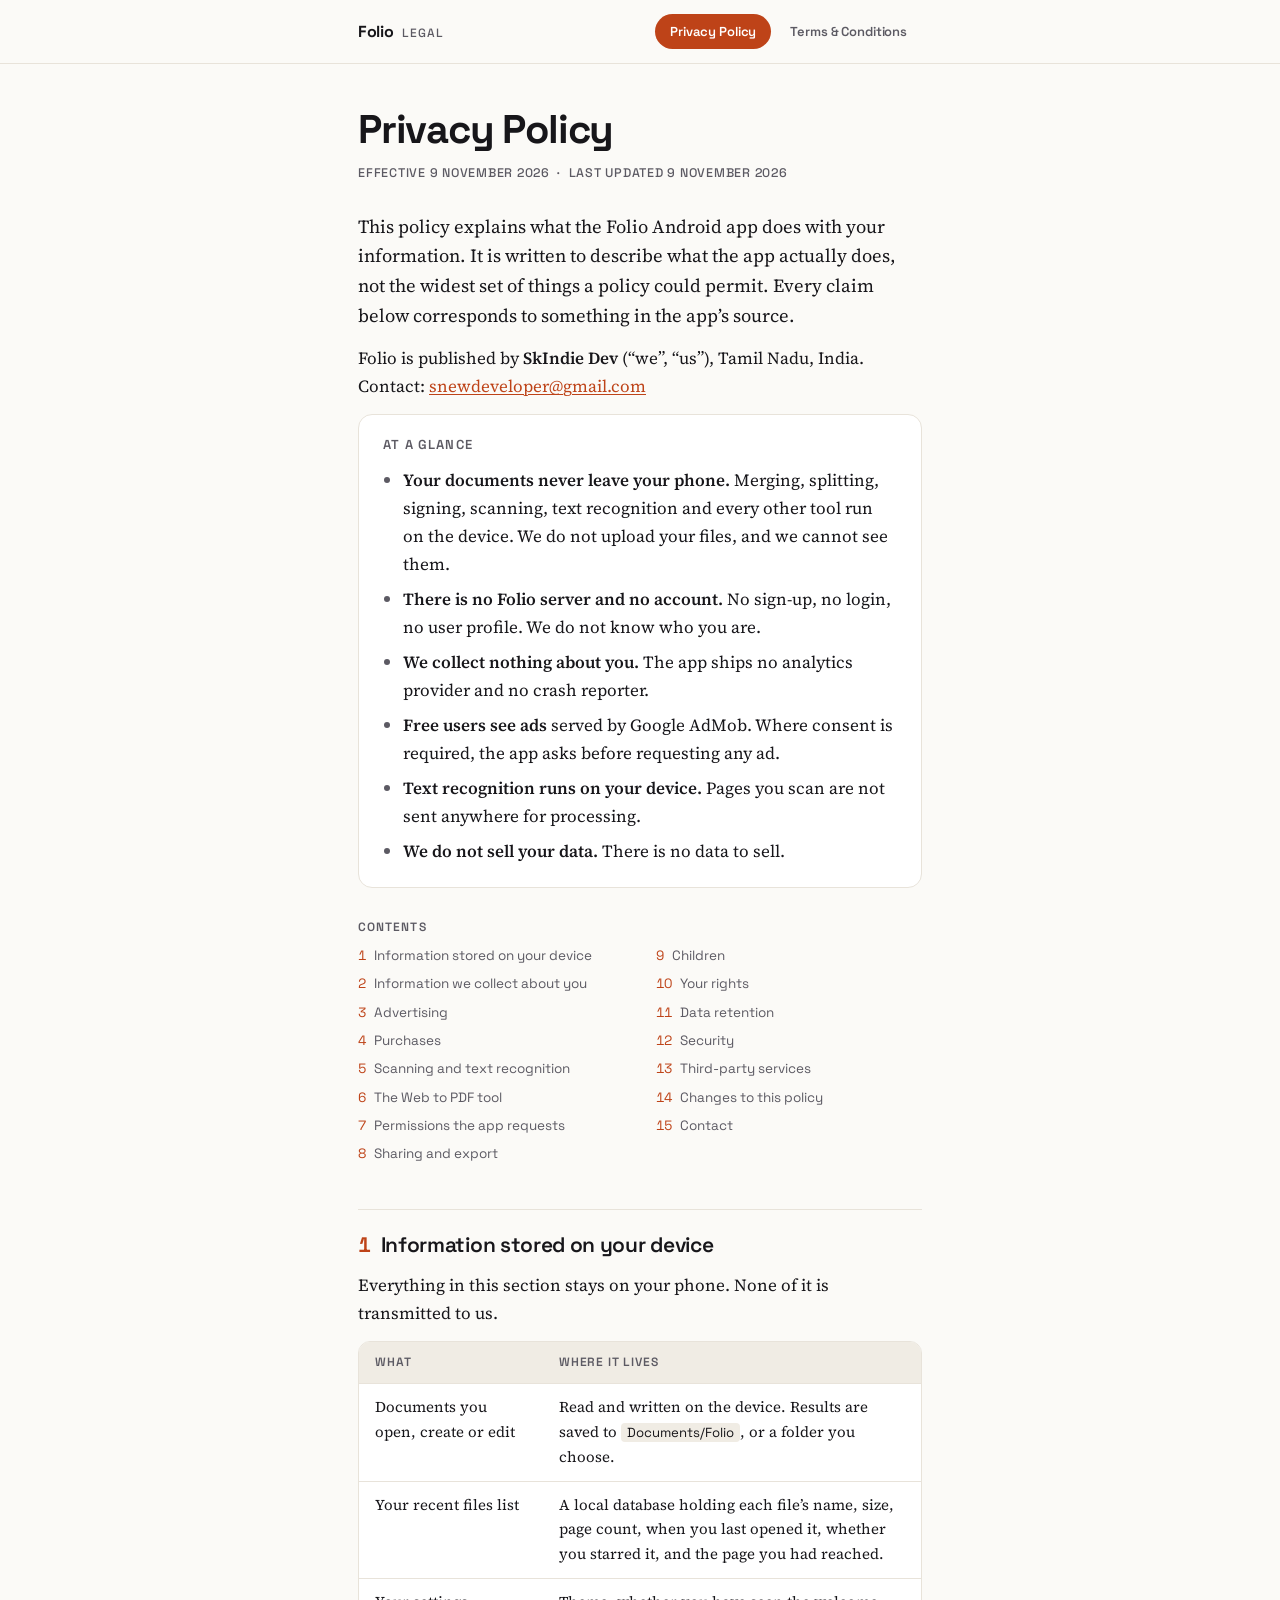
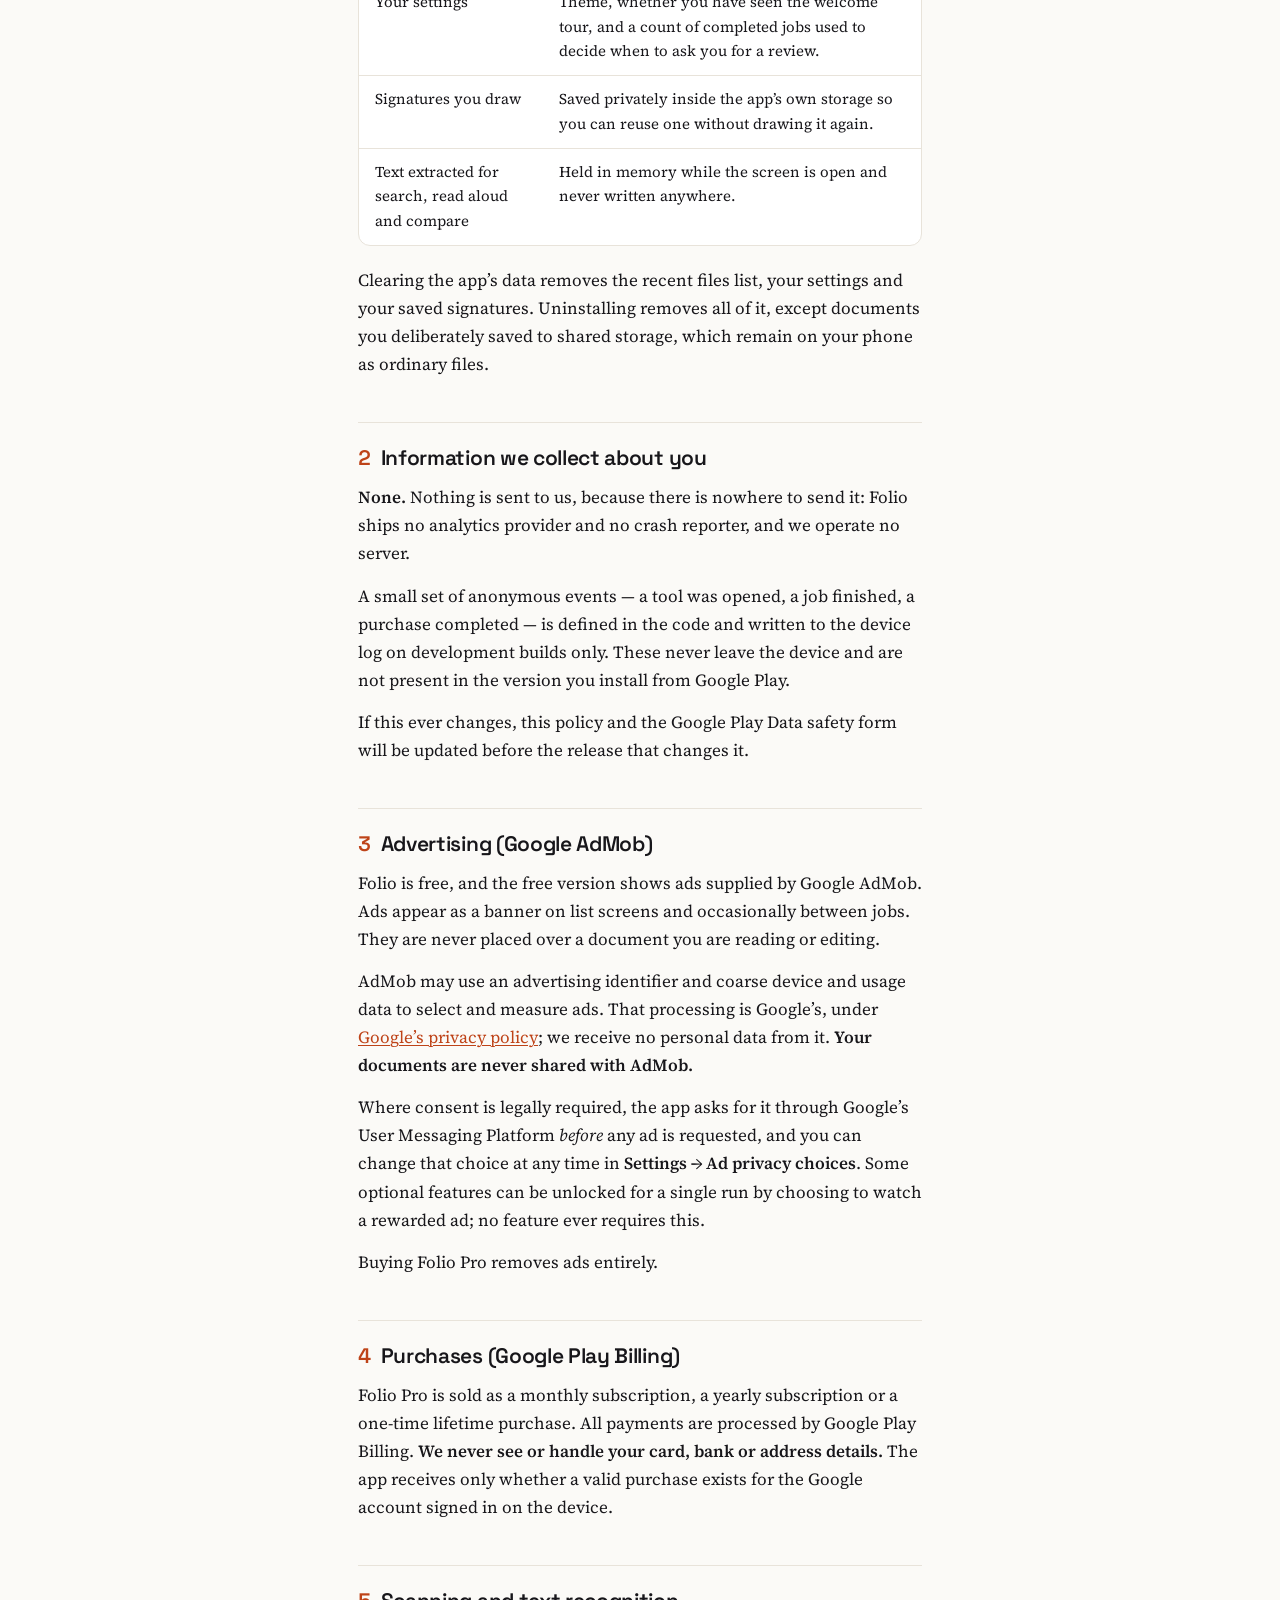
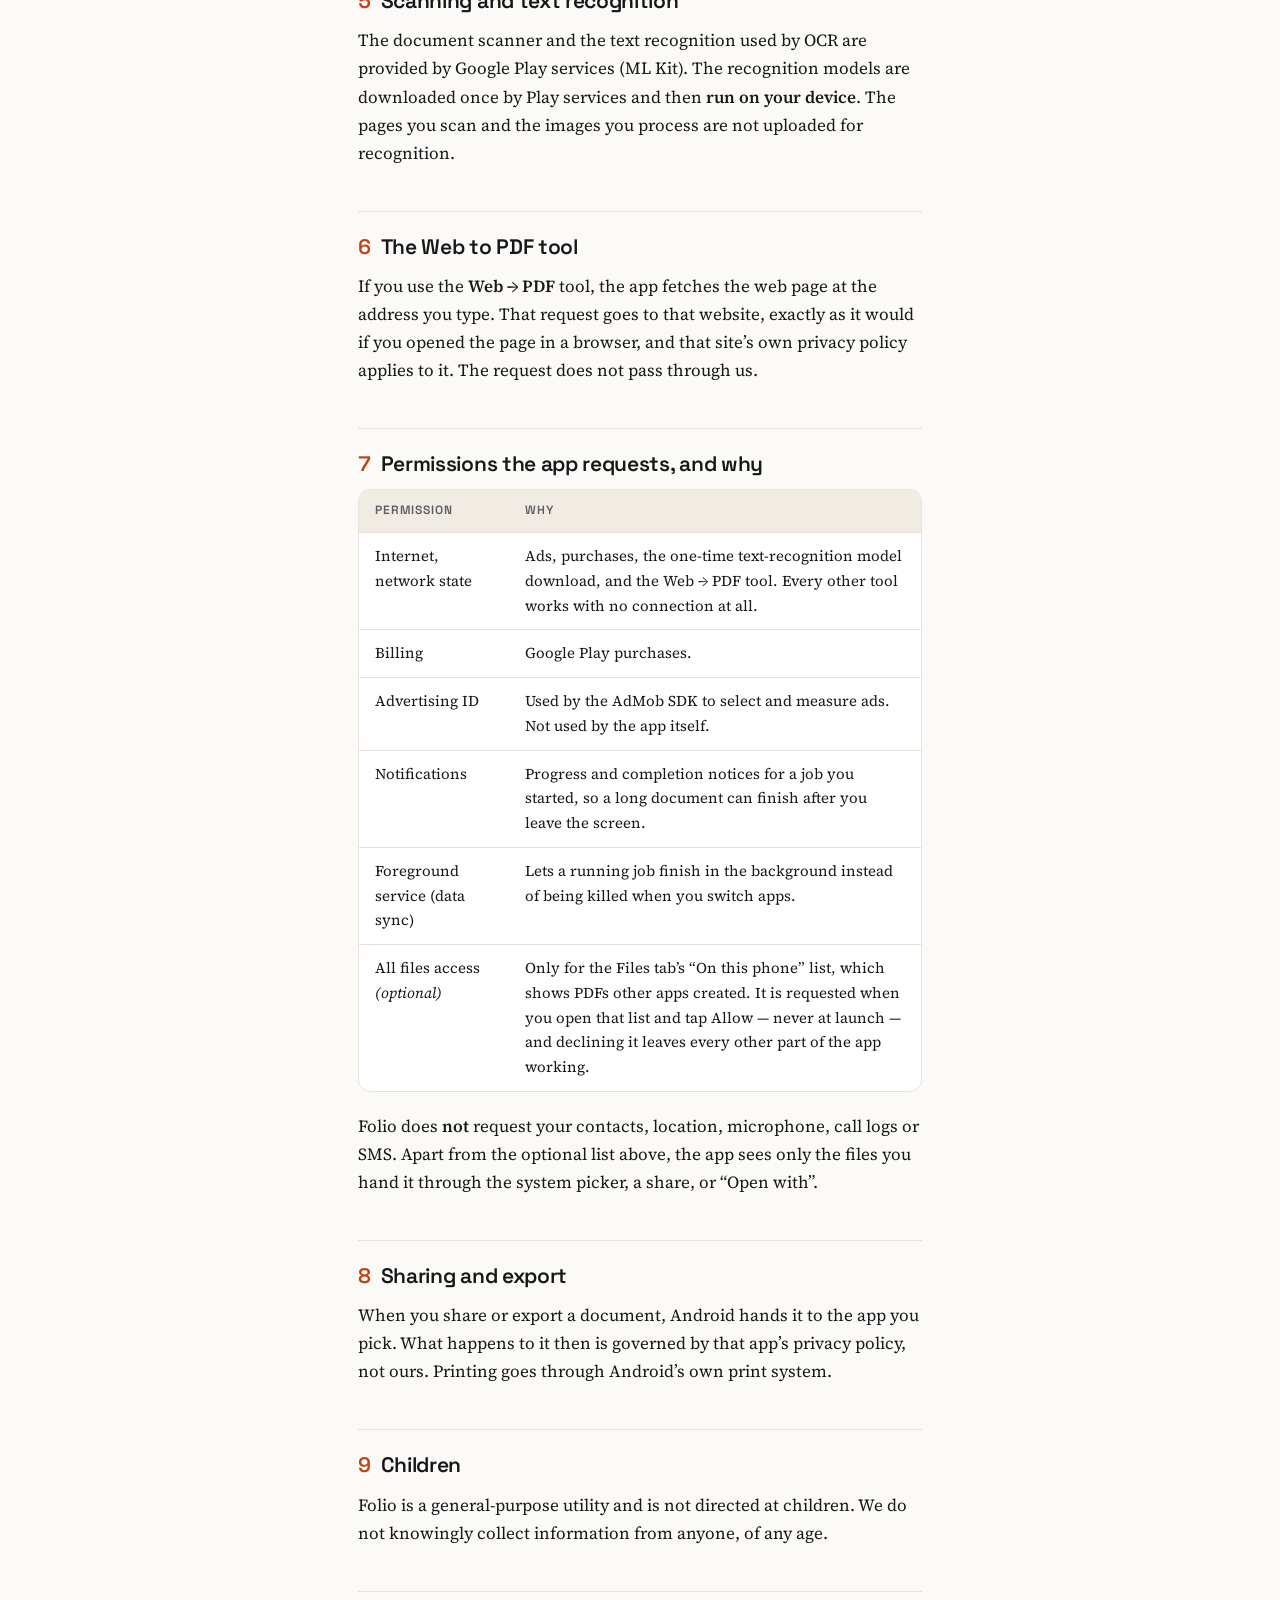
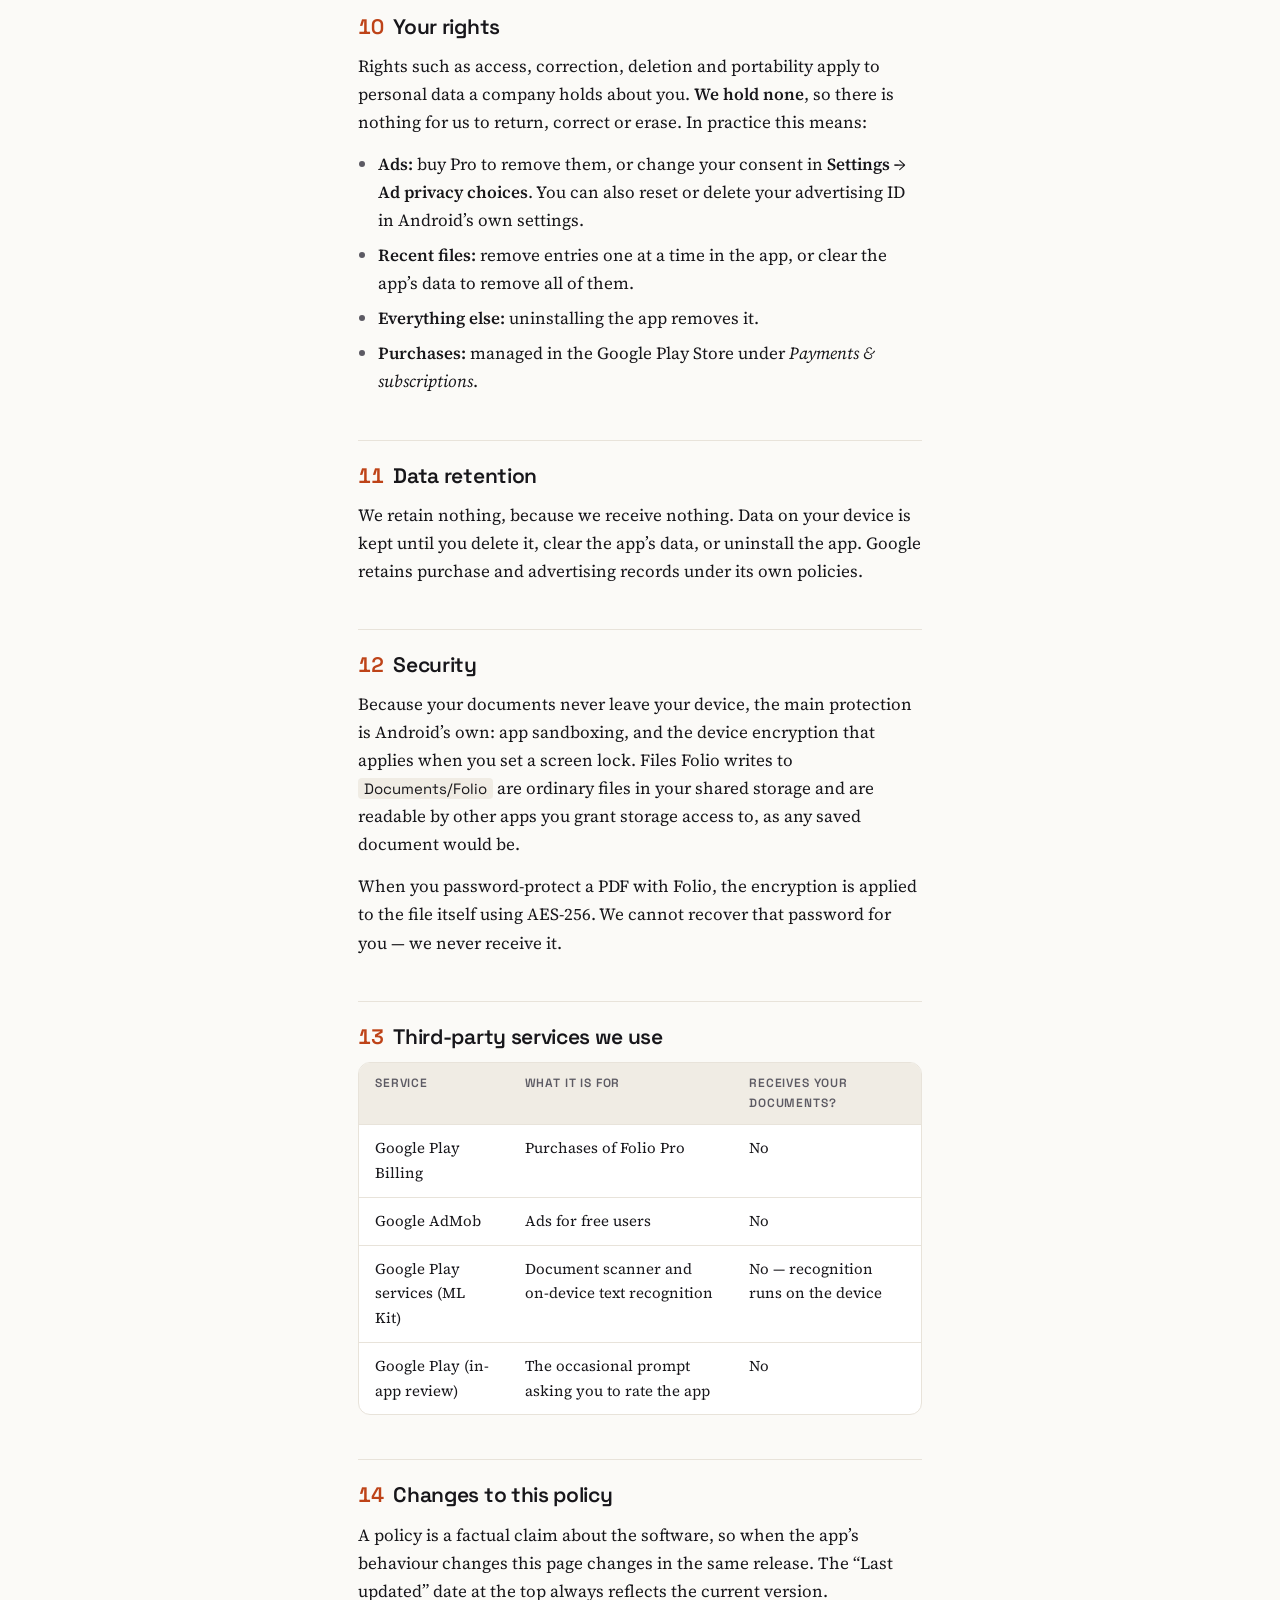
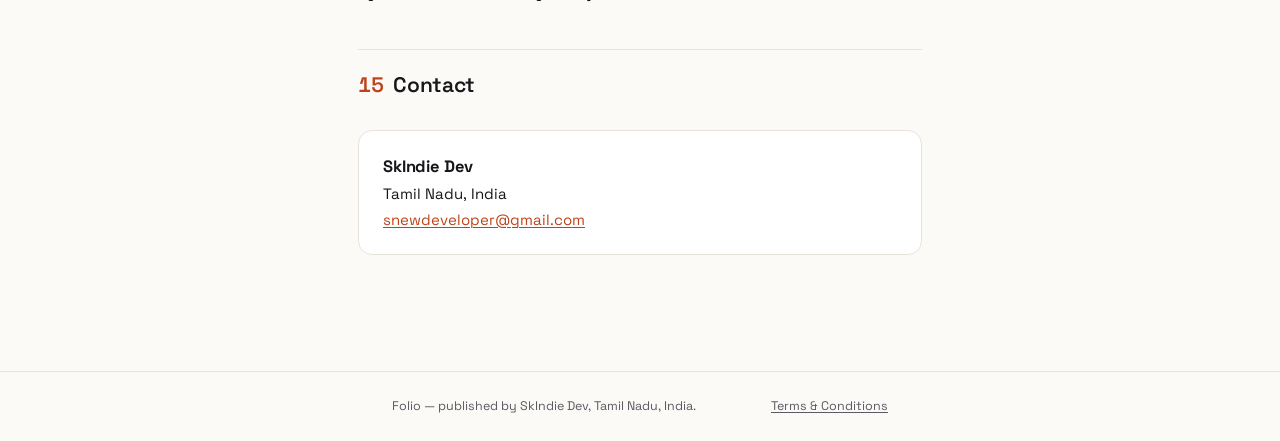
==== folio/privacy-policy.html @ 6a6e054c "Folio privacy policy and terms, hosted for Play Store Second app in the repo, so the shared styleshe" ====
<!doctype html>
<html lang="en">
<head>
<meta charset="utf-8">
<meta name="viewport" content="width=device-width, initial-scale=1">
<title>Privacy Policy — Folio</title>
<meta name="description" content="How the Folio Android app handles your information. Your documents are processed on your device; there is no account, no server and no upload.">
<meta name="color-scheme" content="light dark">
<link rel="icon" href="data:image/svg+xml,<svg xmlns='http://www.w3.org/2000/svg' viewBox='0 0 100 100'><rect width='100' height='100' rx='22' fill='%23BE4318'/><path d='M34 24h24l12 12v40H34z' fill='none' stroke='white' stroke-width='7' stroke-linejoin='round'/><path d='M58 24v12h12' fill='none' stroke='white' stroke-width='7' stroke-linejoin='round'/></svg>">
<link rel="preconnect" href="https://fonts.googleapis.com">
<link rel="preconnect" href="https://fonts.gstatic.com" crossorigin>
<link rel="stylesheet" href="https://fonts.googleapis.com/css2?family=Space+Grotesk:wght@500;600;700&family=Source+Serif+4:opsz,wght@8..60,400;8..60,600&display=swap">
<link rel="stylesheet" href="../styles.css">
</head>
<body class="app-folio">

<a class="skip" href="#content">Skip to content</a>

<header class="top">
  <div class="top-inner">
    <a class="wordmark" href="../index.html">Folio <span class="sub">Legal</span></a>
    <nav class="docnav" aria-label="Legal documents">
      <a href="privacy-policy.html" aria-current="page">Privacy Policy</a>
      <a href="terms.html">Terms &amp; Conditions</a>
    </nav>
  </div>
</header>

<main id="content">

  <h1>Privacy Policy</h1>
  <p class="dateline">
    Effective 9 November 2026
    &nbsp;·&nbsp;
    Last updated 9 November 2026
  </p>

  <p class="lede">This policy explains what the Folio Android app does with your information. It is
    written to describe what the app actually does, not the widest set of things a policy could
    permit. Every claim below corresponds to something in the app&rsquo;s source.</p>

  <p>Folio is published by <strong>SkIndie Dev</strong> (&ldquo;we&rdquo;, &ldquo;us&rdquo;),
    Tamil Nadu, India. Contact: <a href="mailto:snewdeveloper@gmail.com">snewdeveloper@gmail.com</a></p>

  <section class="panel">
    <h2>At a glance</h2>
    <ul>
      <li><strong>Your documents never leave your phone.</strong> Merging, splitting, signing,
        scanning, text recognition and every other tool run on the device. We do not upload your
        files, and we cannot see them.</li>
      <li><strong>There is no Folio server and no account.</strong> No sign-up, no login, no user
        profile. We do not know who you are.</li>
      <li><strong>We collect nothing about you.</strong> The app ships no analytics provider and no
        crash reporter.</li>
      <li><strong>Free users see ads</strong> served by Google AdMob. Where consent is required, the
        app asks before requesting any ad.</li>
      <li><strong>Text recognition runs on your device.</strong> Pages you scan are not sent
        anywhere for processing.</li>
      <li><strong>We do not sell your data.</strong> There is no data to sell.</li>
    </ul>
  </section>

  <nav class="toc" aria-label="Contents">
    <h2>Contents</h2>
    <ol>
      <li><a href="#s1">Information stored on your device</a></li>
      <li><a href="#s2">Information we collect about you</a></li>
      <li><a href="#s3">Advertising</a></li>
      <li><a href="#s4">Purchases</a></li>
      <li><a href="#s5">Scanning and text recognition</a></li>
      <li><a href="#s6">The Web to PDF tool</a></li>
      <li><a href="#s7">Permissions the app requests</a></li>
      <li><a href="#s8">Sharing and export</a></li>
      <li><a href="#s9">Children</a></li>
      <li><a href="#s10">Your rights</a></li>
      <li><a href="#s11">Data retention</a></li>
      <li><a href="#s12">Security</a></li>
      <li><a href="#s13">Third-party services</a></li>
      <li><a href="#s14">Changes to this policy</a></li>
      <li><a href="#s15">Contact</a></li>
    </ol>
  </nav>

  <h2 id="s1"><span class="num">1</span>Information stored on your device</h2>
  <p>Everything in this section stays on your phone. None of it is transmitted to us.</p>
  <div class="table-wrap">
    <table>
      <thead><tr><th scope="col">What</th><th scope="col">Where it lives</th></tr></thead>
      <tbody>
        <tr><td>Documents you open, create or edit</td><td>Read and written on the device. Results are saved to <code>Documents/Folio</code>, or a folder you choose.</td></tr>
        <tr><td>Your recent files list</td><td>A local database holding each file&rsquo;s name, size, page count, when you last opened it, whether you starred it, and the page you had reached.</td></tr>
        <tr><td>Your settings</td><td>Theme, whether you have seen the welcome tour, and a count of completed jobs used to decide when to ask you for a review.</td></tr>
        <tr><td>Signatures you draw</td><td>Saved privately inside the app&rsquo;s own storage so you can reuse one without drawing it again.</td></tr>
        <tr><td>Text extracted for search, read aloud and compare</td><td>Held in memory while the screen is open and never written anywhere.</td></tr>
      </tbody>
    </table>
  </div>
  <p>Clearing the app&rsquo;s data removes the recent files list, your settings and your saved
    signatures. Uninstalling removes all of it, except documents you deliberately saved to shared
    storage, which remain on your phone as ordinary files.</p>

  <h2 id="s2"><span class="num">2</span>Information we collect about you</h2>
  <p><strong>None.</strong> Nothing is sent to us, because there is nowhere to send it: Folio ships
    no analytics provider and no crash reporter, and we operate no server.</p>
  <p>A small set of anonymous events &mdash; a tool was opened, a job finished, a purchase completed
    &mdash; is defined in the code and written to the device log on development builds only. These
    never leave the device and are not present in the version you install from Google Play.</p>
  <p>If this ever changes, this policy and the Google Play Data safety form will be updated before
    the release that changes it.</p>

  <h2 id="s3"><span class="num">3</span>Advertising (Google AdMob)</h2>
  <p>Folio is free, and the free version shows ads supplied by Google AdMob. Ads appear as a banner
    on list screens and occasionally between jobs. They are never placed over a document you are
    reading or editing.</p>
  <p>AdMob may use an advertising identifier and coarse device and usage data to select and measure
    ads. That processing is Google&rsquo;s, under
    <a href="https://policies.google.com/privacy" rel="noopener">Google&rsquo;s privacy policy</a>;
    we receive no personal data from it. <strong>Your documents are never shared with AdMob.</strong></p>
  <p>Where consent is legally required, the app asks for it through Google&rsquo;s User Messaging
    Platform <em>before</em> any ad is requested, and you can change that choice at any time in
    <strong>Settings &rarr; Ad privacy choices</strong>. Some optional features can be unlocked for a
    single run by choosing to watch a rewarded ad; no feature ever requires this.</p>
  <p>Buying Folio Pro removes ads entirely.</p>

  <h2 id="s4"><span class="num">4</span>Purchases (Google Play Billing)</h2>
  <p>Folio Pro is sold as a monthly subscription, a yearly subscription or a one-time lifetime
    purchase. All payments are processed by Google Play Billing. <strong>We never see or handle your
    card, bank or address details.</strong> The app receives only whether a valid purchase exists for
    the Google account signed in on the device.</p>

  <h2 id="s5"><span class="num">5</span>Scanning and text recognition</h2>
  <p>The document scanner and the text recognition used by OCR are provided by Google Play services
    (ML Kit). The recognition models are downloaded once by Play services and then
    <strong>run on your device</strong>. The pages you scan and the images you process are not
    uploaded for recognition.</p>

  <h2 id="s6"><span class="num">6</span>The Web to PDF tool</h2>
  <p>If you use the <strong>Web &rarr; PDF</strong> tool, the app fetches the web page at the address
    you type. That request goes to that website, exactly as it would if you opened the page in a
    browser, and that site&rsquo;s own privacy policy applies to it. The request does not pass through
    us.</p>

  <h2 id="s7"><span class="num">7</span>Permissions the app requests, and why</h2>
  <div class="table-wrap">
    <table>
      <thead><tr><th scope="col">Permission</th><th scope="col">Why</th></tr></thead>
      <tbody>
        <tr><td>Internet, network state</td><td>Ads, purchases, the one-time text-recognition model download, and the Web &rarr; PDF tool. Every other tool works with no connection at all.</td></tr>
        <tr><td>Billing</td><td>Google Play purchases.</td></tr>
        <tr><td>Advertising ID</td><td>Used by the AdMob SDK to select and measure ads. Not used by the app itself.</td></tr>
        <tr><td>Notifications</td><td>Progress and completion notices for a job you started, so a long document can finish after you leave the screen.</td></tr>
        <tr><td>Foreground service (data sync)</td><td>Lets a running job finish in the background instead of being killed when you switch apps.</td></tr>
        <tr><td>All files access <em>(optional)</em></td><td>Only for the Files tab&rsquo;s &ldquo;On this phone&rdquo; list, which shows PDFs other apps created. It is requested when you open that list and tap Allow &mdash; never at launch &mdash; and declining it leaves every other part of the app working.</td></tr>
      </tbody>
    </table>
  </div>
  <p>Folio does <strong>not</strong> request your contacts, location, microphone, call logs or SMS.
    Apart from the optional list above, the app sees only the files you hand it through the system
    picker, a share, or &ldquo;Open with&rdquo;.</p>

  <h2 id="s8"><span class="num">8</span>Sharing and export</h2>
  <p>When you share or export a document, Android hands it to the app you pick. What happens to it
    then is governed by that app&rsquo;s privacy policy, not ours. Printing goes through
    Android&rsquo;s own print system.</p>

  <h2 id="s9"><span class="num">9</span>Children</h2>
  <p>Folio is a general-purpose utility and is not directed at children. We do not knowingly collect
    information from anyone, of any age.</p>

  <h2 id="s10"><span class="num">10</span>Your rights</h2>
  <p>Rights such as access, correction, deletion and portability apply to personal data a company
    holds about you. <strong>We hold none</strong>, so there is nothing for us to return, correct or
    erase. In practice this means:</p>
  <ul>
    <li><strong>Ads:</strong> buy Pro to remove them, or change your consent in
      <strong>Settings &rarr; Ad privacy choices</strong>. You can also reset or delete your
      advertising ID in Android&rsquo;s own settings.</li>
    <li><strong>Recent files:</strong> remove entries one at a time in the app, or clear the
      app&rsquo;s data to remove all of them.</li>
    <li><strong>Everything else:</strong> uninstalling the app removes it.</li>
    <li><strong>Purchases:</strong> managed in the Google Play Store under
      <em>Payments &amp; subscriptions</em>.</li>
  </ul>

  <h2 id="s11"><span class="num">11</span>Data retention</h2>
  <p>We retain nothing, because we receive nothing. Data on your device is kept until you delete it,
    clear the app&rsquo;s data, or uninstall the app. Google retains purchase and advertising records
    under its own policies.</p>

  <h2 id="s12"><span class="num">12</span>Security</h2>
  <p>Because your documents never leave your device, the main protection is Android&rsquo;s own: app
    sandboxing, and the device encryption that applies when you set a screen lock. Files Folio writes
    to <code>Documents/Folio</code> are ordinary files in your shared storage and are readable by
    other apps you grant storage access to, as any saved document would be.</p>
  <p>When you password-protect a PDF with Folio, the encryption is applied to the file itself using
    AES-256. We cannot recover that password for you &mdash; we never receive it.</p>

  <h2 id="s13"><span class="num">13</span>Third-party services we use</h2>
  <div class="table-wrap">
    <table>
      <thead><tr><th scope="col">Service</th><th scope="col">What it is for</th><th scope="col">Receives your documents?</th></tr></thead>
      <tbody>
        <tr><td>Google Play Billing</td><td>Purchases of Folio Pro</td><td>No</td></tr>
        <tr><td>Google AdMob</td><td>Ads for free users</td><td>No</td></tr>
        <tr><td>Google Play services (ML Kit)</td><td>Document scanner and on-device text recognition</td><td>No &mdash; recognition runs on the device</td></tr>
        <tr><td>Google Play (in-app review)</td><td>The occasional prompt asking you to rate the app</td><td>No</td></tr>
      </tbody>
    </table>
  </div>

  <h2 id="s14"><span class="num">14</span>Changes to this policy</h2>
  <p>A policy is a factual claim about the software, so when the app&rsquo;s behaviour changes this
    page changes in the same release. The &ldquo;Last updated&rdquo; date at the top always reflects
    the current version.</p>

  <h2 id="s15"><span class="num">15</span>Contact</h2>
  <div class="contact">
    <div class="org">SkIndie Dev</div>
    Tamil Nadu, India<br>
    <a href="mailto:snewdeveloper@gmail.com">snewdeveloper@gmail.com</a>
  </div>

</main>

<footer class="foot">
  <div class="foot-inner">
    <span>Folio &mdash; published by SkIndie Dev, Tamil Nadu, India.</span>
    <span><a href="terms.html">Terms &amp; Conditions</a></span>
  </div>
</footer>

</body>
</html>
---- styles.css ----
/* ---------------------------------------------------------------------------
   Legal pages — shared across every app in this repo.
   The default palette and type mirror Whiteboard's "Ink" identity, so those
   pages read as part of the product rather than detached boilerplate. Each
   further app re-points the same tokens under a body class (see the end of
   this file) instead of forking the stylesheet.
   --------------------------------------------------------------------------- */

:root {
  --ground:       #F6F7FB;
  --surface:      #FFFFFF;
  --surface-sunk: #EEF0F6;
  --text:         #14161C;
  --muted:        #6B7085;
  --border:       #E4E6ED;
  --accent:       #4B44E0;
  --on-accent:    #FFFFFF;
  --flag:         #8A6100;
  --flag-soft:    #FFF3D6;
  --flag-border:  #E8C97A;

  --display: 'Space Grotesk', ui-sans-serif, system-ui, -apple-system, sans-serif;
  --body: 'Source Serif 4', Georgia, 'Times New Roman', serif;

  --measure: 68ch;
}

@media (prefers-color-scheme: dark) {
  :root {
    --ground:       #0E1014;
    --surface:      #171A20;
    --surface-sunk: #13151B;
    --text:         #E6E9EF;
    --muted:        #8A93A3;
    --border:       #262B36;
    --accent:       #7C8CFF;
    --on-accent:    #0E1014;
    --flag:         #FFC960;
    --flag-soft:    #332912;
    --flag-border:  #5C4A1E;
  }
}

* { box-sizing: border-box; }

html { -webkit-text-size-adjust: 100%; }

body {
  margin: 0;
  background: var(--ground);
  color: var(--text);
  font-family: var(--body);
  font-size: 17px;
  line-height: 1.65;
  -webkit-font-smoothing: antialiased;
}

a { color: var(--accent); text-decoration-thickness: 1px; text-underline-offset: 2px; }
a:hover { text-decoration-thickness: 2px; }
:focus-visible { outline: 2px solid var(--accent); outline-offset: 3px; border-radius: 3px; }

.skip {
  position: absolute;
  left: -9999px;
  top: 0;
  background: var(--accent);
  color: var(--on-accent);
  font-family: var(--display);
  font-size: 14px;
  padding: 10px 16px;
  border-radius: 0 0 8px 0;
  z-index: 50;
}
.skip:focus { left: 0; }

/* ---- Header ------------------------------------------------------------- */

header.top {
  position: sticky;
  top: 0;
  z-index: 10;
  background: var(--ground);
  border-bottom: 1px solid var(--border);
}

.top-inner {
  max-width: var(--measure);
  margin: 0 auto;
  padding: 14px 24px;
  display: flex;
  align-items: center;
  justify-content: space-between;
  gap: 16px;
  flex-wrap: wrap;
}

.wordmark {
  font-family: var(--display);
  font-weight: 700;
  font-size: 16px;
  letter-spacing: -0.02em;
  color: var(--text);
  text-decoration: none;
  display: flex;
  align-items: baseline;
  gap: 9px;
}
.wordmark .sub {
  font-weight: 500;
  font-size: 12px;
  letter-spacing: 0.08em;
  text-transform: uppercase;
  color: var(--muted);
}

nav.docnav { display: flex; gap: 4px; }
nav.docnav a {
  font-family: var(--display);
  font-size: 13px;
  font-weight: 600;
  letter-spacing: -0.01em;
  color: var(--muted);
  text-decoration: none;
  border-radius: 999px;
  padding: 7px 15px;
}
nav.docnav a:hover { background: var(--surface-sunk); color: var(--text); }
nav.docnav a[aria-current="page"] { background: var(--accent); color: var(--on-accent); }

/* ---- Layout ------------------------------------------------------------- */

main {
  max-width: var(--measure);
  margin: 0 auto;
  padding: 44px 24px 96px;
}

h1 {
  font-family: var(--display);
  font-weight: 700;
  font-size: clamp(30px, 5vw, 40px);
  line-height: 1.12;
  letter-spacing: -0.03em;
  text-wrap: balance;
  margin: 0 0 10px;
}

.dateline {
  font-family: var(--display);
  font-size: 12.5px;
  font-weight: 500;
  letter-spacing: 0.06em;
  text-transform: uppercase;
  color: var(--muted);
  margin: 0 0 28px;
}

.lede { font-size: 18.5px; line-height: 1.6; margin: 0 0 14px; }

h2 {
  font-family: var(--display);
  font-weight: 600;
  font-size: 21px;
  letter-spacing: -0.015em;
  line-height: 1.25;
  text-wrap: balance;
  margin: 44px 0 12px;
  padding-top: 22px;
  border-top: 1px solid var(--border);
  scroll-margin-top: 80px;
}
h2 .num { color: var(--accent); font-variant-numeric: tabular-nums; margin-right: 10px; }

h3 {
  font-family: var(--display);
  font-weight: 600;
  font-size: 15.5px;
  letter-spacing: -0.005em;
  margin: 26px 0 8px;
}

p { margin: 0 0 14px; }
ul { margin: 0 0 14px; padding-left: 20px; }
li { margin-bottom: 7px; }
li::marker { color: var(--muted); }
strong { font-weight: 600; }
code {
  font-family: var(--display);
  font-size: 0.88em;
  background: var(--surface-sunk);
  padding: 1px 6px;
  border-radius: 4px;
}

/* ---- Components --------------------------------------------------------- */

.panel {
  background: var(--surface);
  border: 1px solid var(--border);
  border-radius: 14px;
  padding: 22px 24px 8px;
  margin: 0 0 32px;
}
.panel > h2 {
  border-top: 0;
  padding-top: 0;
  margin: 0 0 12px;
  font-size: 13px;
  letter-spacing: 0.09em;
  text-transform: uppercase;
  color: var(--muted);
  font-weight: 600;
}

/* Table of contents */
.toc { margin: 0 0 40px; }
.toc h2 {
  border-top: 0;
  padding-top: 0;
  margin: 0 0 10px;
  font-size: 12px;
  letter-spacing: 0.09em;
  text-transform: uppercase;
  color: var(--muted);
  font-weight: 600;
}
.toc ol {
  list-style: none;
  margin: 0;
  padding: 0;
  columns: 2;
  column-gap: 32px;
  font-family: var(--display);
  font-size: 13.5px;
  counter-reset: toc;
}
.toc li { margin: 0 0 6px; break-inside: avoid; counter-increment: toc; }
.toc a { color: var(--muted); text-decoration: none; }
.toc a::before {
  content: counter(toc);
  color: var(--accent);
  font-variant-numeric: tabular-nums;
  margin-right: 8px;
}
.toc a:hover { color: var(--text); text-decoration: underline; }

@media (max-width: 560px) { .toc ol { columns: 1; } }

/* Unfilled placeholder — deliberately loud so it cannot ship unnoticed. */
.ph {
  font-family: var(--display);
  font-size: 13.5px;
  font-weight: 600;
  background: var(--flag-soft);
  color: var(--flag);
  border: 1px dashed var(--flag-border);
  border-radius: 4px;
  padding: 1px 7px;
  white-space: nowrap;
}

.table-wrap {
  overflow-x: auto;
  border: 1px solid var(--border);
  border-radius: 12px;
  margin: 0 0 20px;
  background: var(--surface);
}
table { width: 100%; border-collapse: collapse; font-size: 15px; min-width: 460px; }
th, td { text-align: left; padding: 11px 16px; border-bottom: 1px solid var(--border); vertical-align: top; }
tbody tr:last-child td { border-bottom: 0; }
th {
  font-family: var(--display);
  font-weight: 600;
  font-size: 12px;
  letter-spacing: 0.07em;
  text-transform: uppercase;
  color: var(--muted);
  background: var(--surface-sunk);
}

.contact {
  background: var(--surface);
  border: 1px solid var(--border);
  border-radius: 14px;
  padding: 22px 24px;
  margin-top: 32px;
  font-family: var(--display);
  font-size: 15px;
  line-height: 1.7;
}
.contact .org { font-weight: 700; font-size: 16.5px; letter-spacing: -0.01em; }

footer.foot {
  border-top: 1px solid var(--border);
  margin-top: 20px;
}
.foot-inner {
  max-width: var(--measure);
  margin: 0 auto;
  padding: 24px;
  color: var(--muted);
  font-family: var(--display);
  font-size: 12.5px;
  display: flex;
  justify-content: space-between;
  gap: 16px;
  flex-wrap: wrap;
}
.foot-inner a { color: var(--muted); }

/* ---- Index page --------------------------------------------------------- */

.hero { padding: 24px 0 8px; }
.hero p { color: var(--muted); font-size: 18px; max-width: 54ch; }

.cards { display: grid; gap: 14px; margin: 28px 0 0; }
@media (min-width: 620px) { .cards { grid-template-columns: 1fr 1fr; } }

.card {
  display: block;
  background: var(--surface);
  border: 1px solid var(--border);
  border-radius: 14px;
  padding: 22px 24px;
  text-decoration: none;
  color: inherit;
}
.card:hover { border-color: var(--accent); }
.card .card-title {
  font-family: var(--display);
  font-weight: 700;
  font-size: 18px;
  letter-spacing: -0.02em;
  margin: 0 0 6px;
  color: var(--text);
}
.card .card-desc { color: var(--muted); font-size: 15.5px; margin: 0; line-height: 1.55; }

/* ---- Print -------------------------------------------------------------- */

@media print {
  header.top, nav.docnav, .toc, footer.foot, .skip { display: none; }
  body { background: #fff; color: #000; font-size: 11pt; }
  main { max-width: none; padding: 0; }
  a { color: #000; text-decoration: underline; }
  a[href^="http"]::after { content: " (" attr(href) ")"; font-size: 9pt; color: #444; }
  h2 { page-break-after: avoid; }
  .table-wrap, table, .contact, .panel { break-inside: avoid; }
}

@media (prefers-reduced-motion: reduce) {
  * { animation: none !important; transition: none !important; }
}

/* ---- Multi-app index ----------------------------------------------------
   One group per app. Apps are listed rather than merged into a single
   policy because each one collects different things — a shared document
   would have to describe the union of every app's data use, which is
   wrong for every app individually.
   ------------------------------------------------------------------------ */

.app-group {
  margin: 36px 0 0;
  padding-top: 28px;
  border-top: 1px solid var(--border);
}
.app-group:first-of-type { border-top: 0; padding-top: 8px; }

.app-head {
  display: flex;
  align-items: baseline;
  gap: 12px;
  flex-wrap: wrap;
  margin-bottom: 16px;
}
.app-name {
  font-family: var(--display);
  font-weight: 700;
  font-size: 22px;
  letter-spacing: -0.02em;
}
.app-desc {
  font-family: var(--display);
  font-size: 13.5px;
  color: var(--muted);
}

.contact-line {
  margin-top: 44px;
  padding-top: 22px;
  border-top: 1px solid var(--border);
  font-family: var(--display);
  font-size: 14px;
  color: var(--muted);
}


/* ---------------------------------------------------------------------------
   Per-app palettes. Structure and type stay shared; only the tokens move, so
   an app's legal pages carry its own identity without a second stylesheet.
   --------------------------------------------------------------------------- */

/* Folio — the "Toolbox" identity: warm ivory ground, vermilion accent. */
body.app-folio {
  --ground:       #FBFAF7;
  --surface:      #FFFFFF;
  --surface-sunk: #F0ECE4;
  --text:         #17161A;
  --muted:        #5C5A63;
  --border:       #E8E3DA;
  --accent:       #BE4318;
  --on-accent:    #FFFFFF;
  --flag:         #8A4A2E;
  --flag-soft:    #FBE9DF;
  --flag-border:  #E8BCA4;
}

@media (prefers-color-scheme: dark) {
  body.app-folio {
    --ground:       #14110F;
    --surface:      #1E1A17;
    --surface-sunk: #13100E;
    --text:         #F6F2EC;
    --muted:        #9C948A;
    --border:       #2E2823;
    --accent:       #E2673B;
    --on-accent:    #14110F;
    --flag:         #E59A77;
    --flag-soft:    #2E1D14;
    --flag-border:  #5C3A26;
  }
}
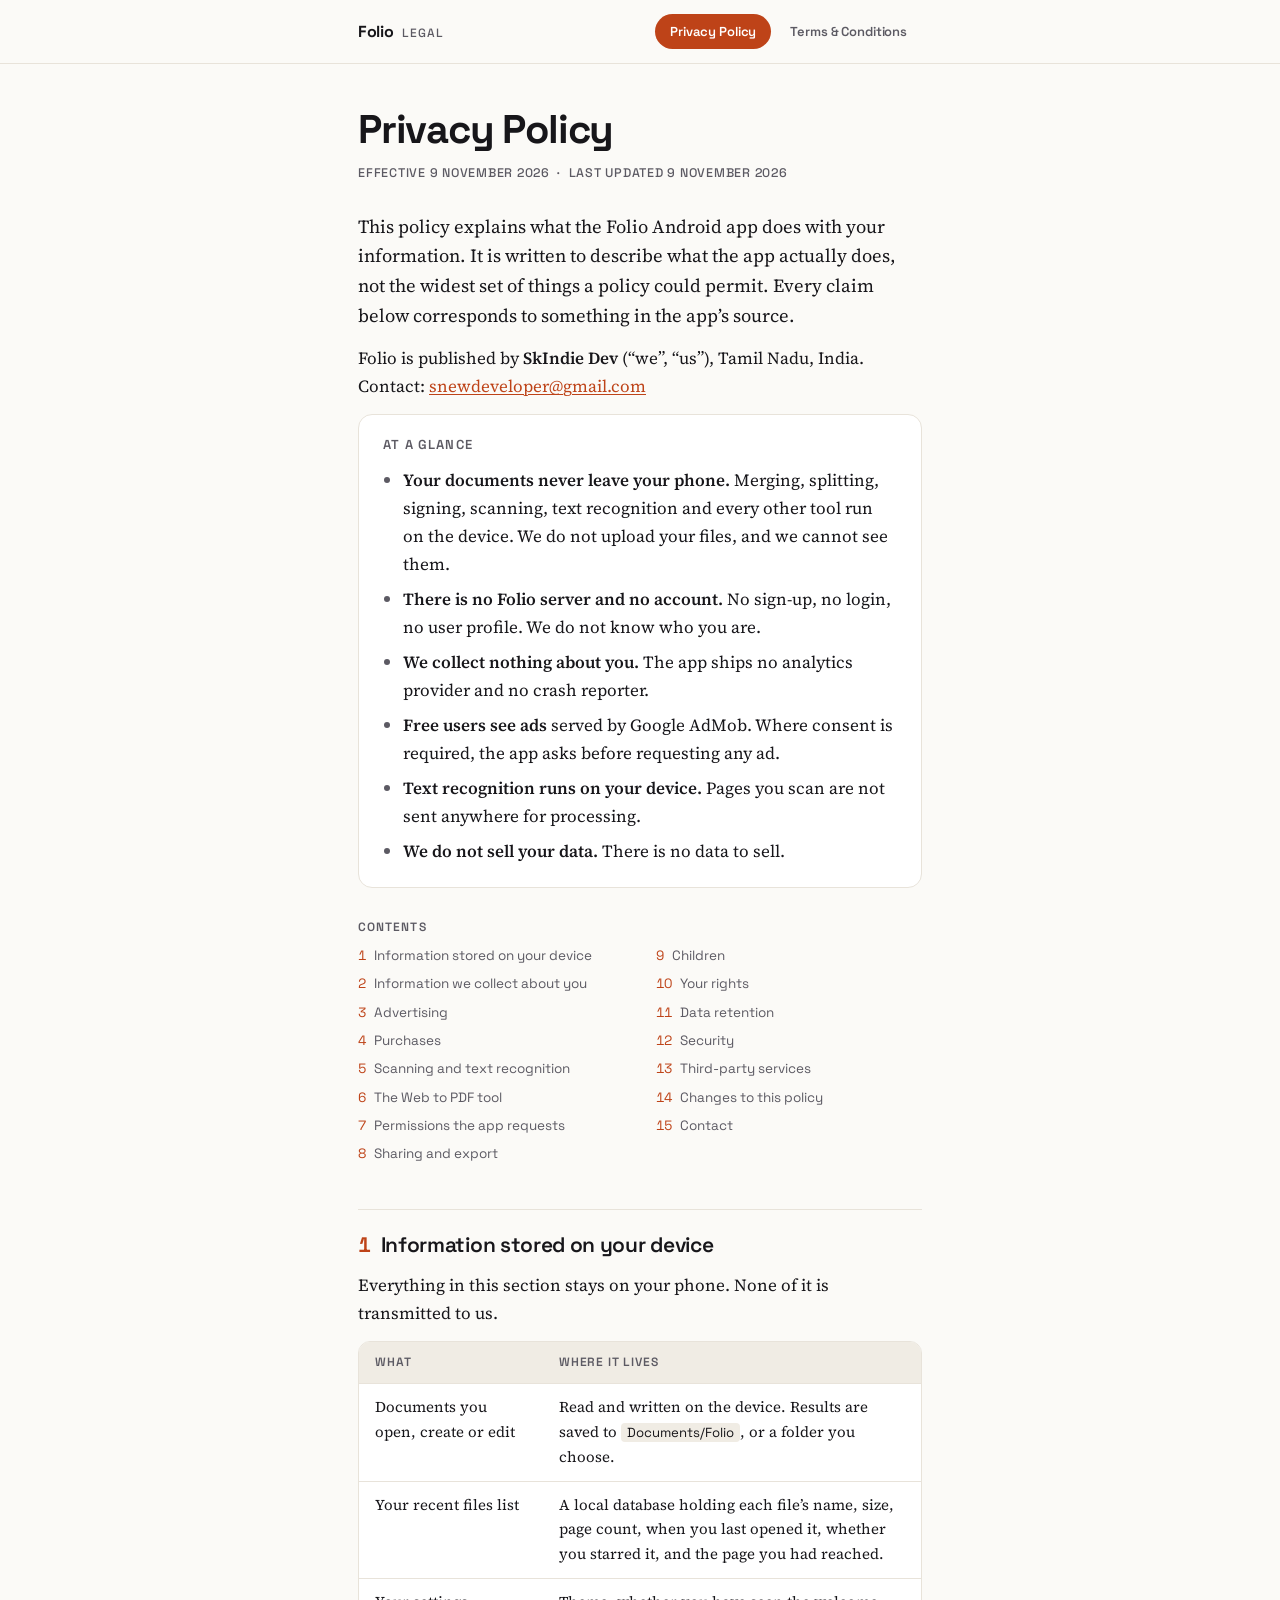
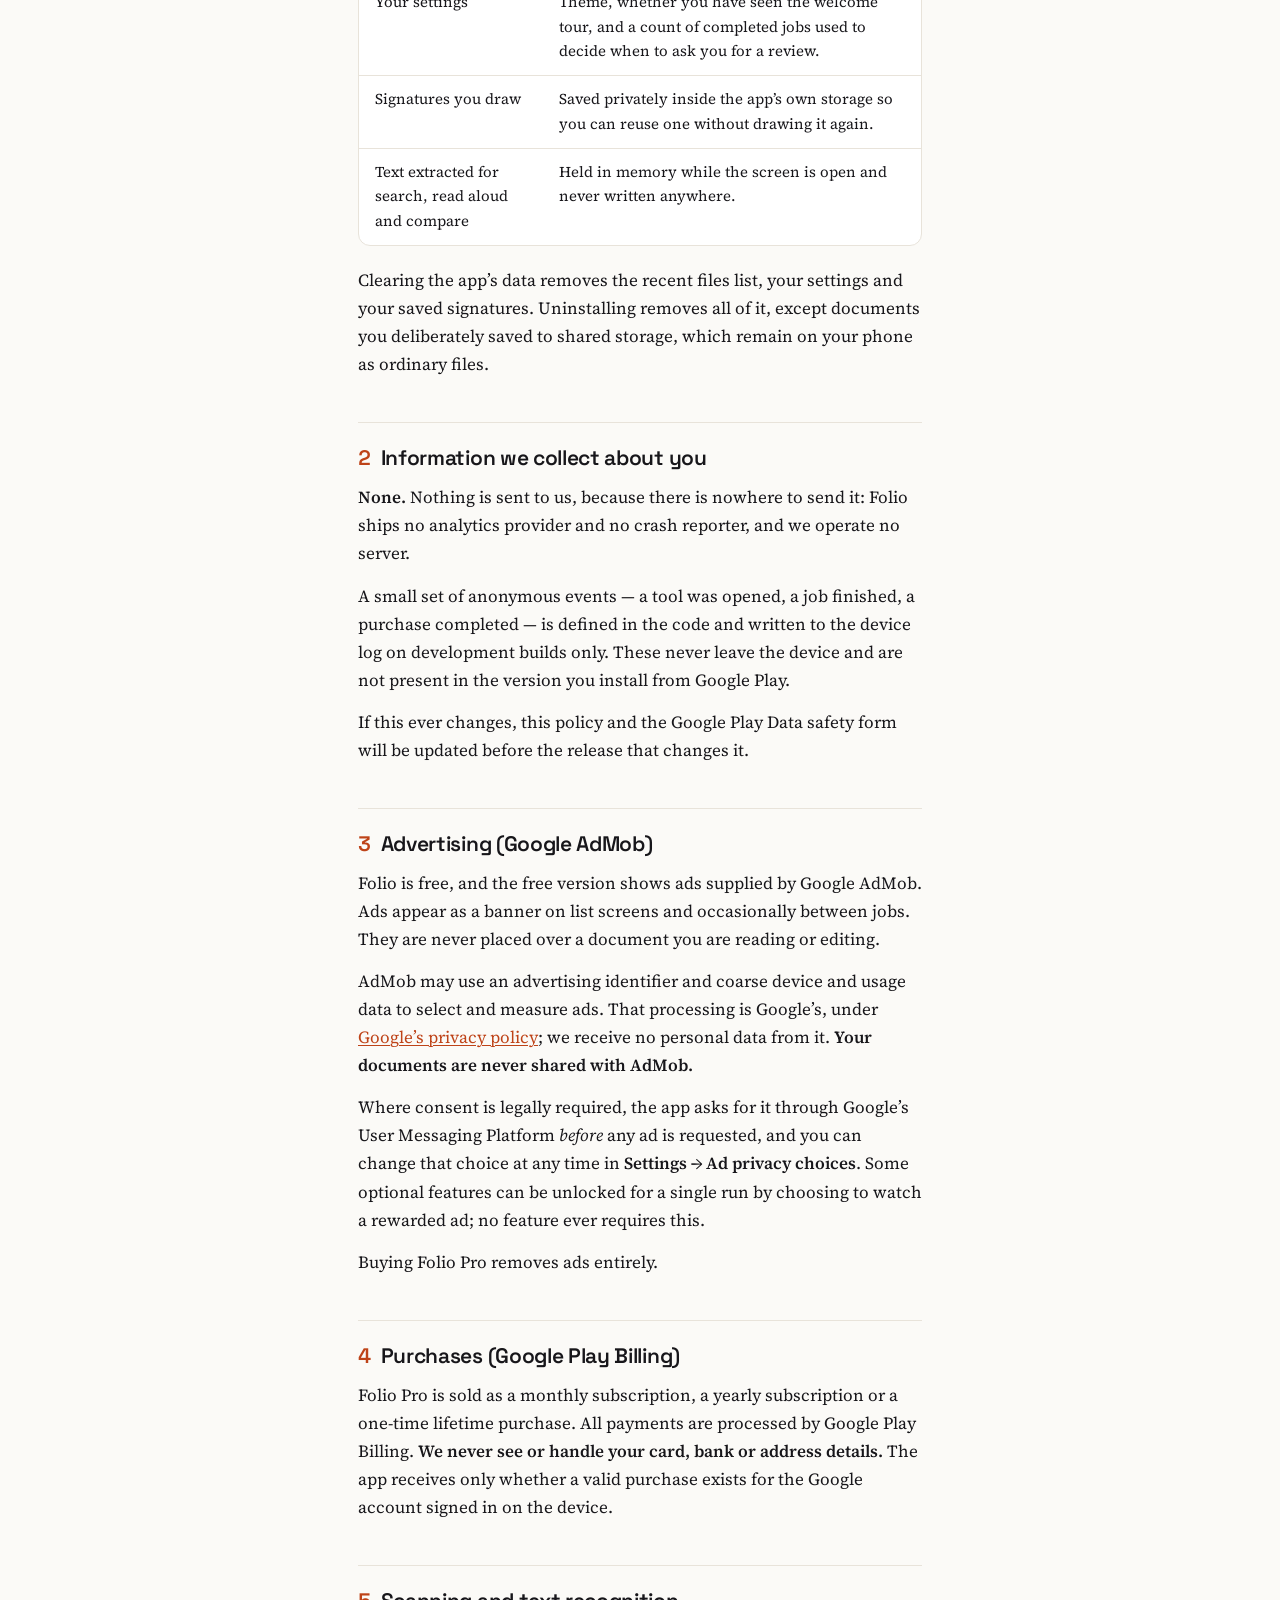
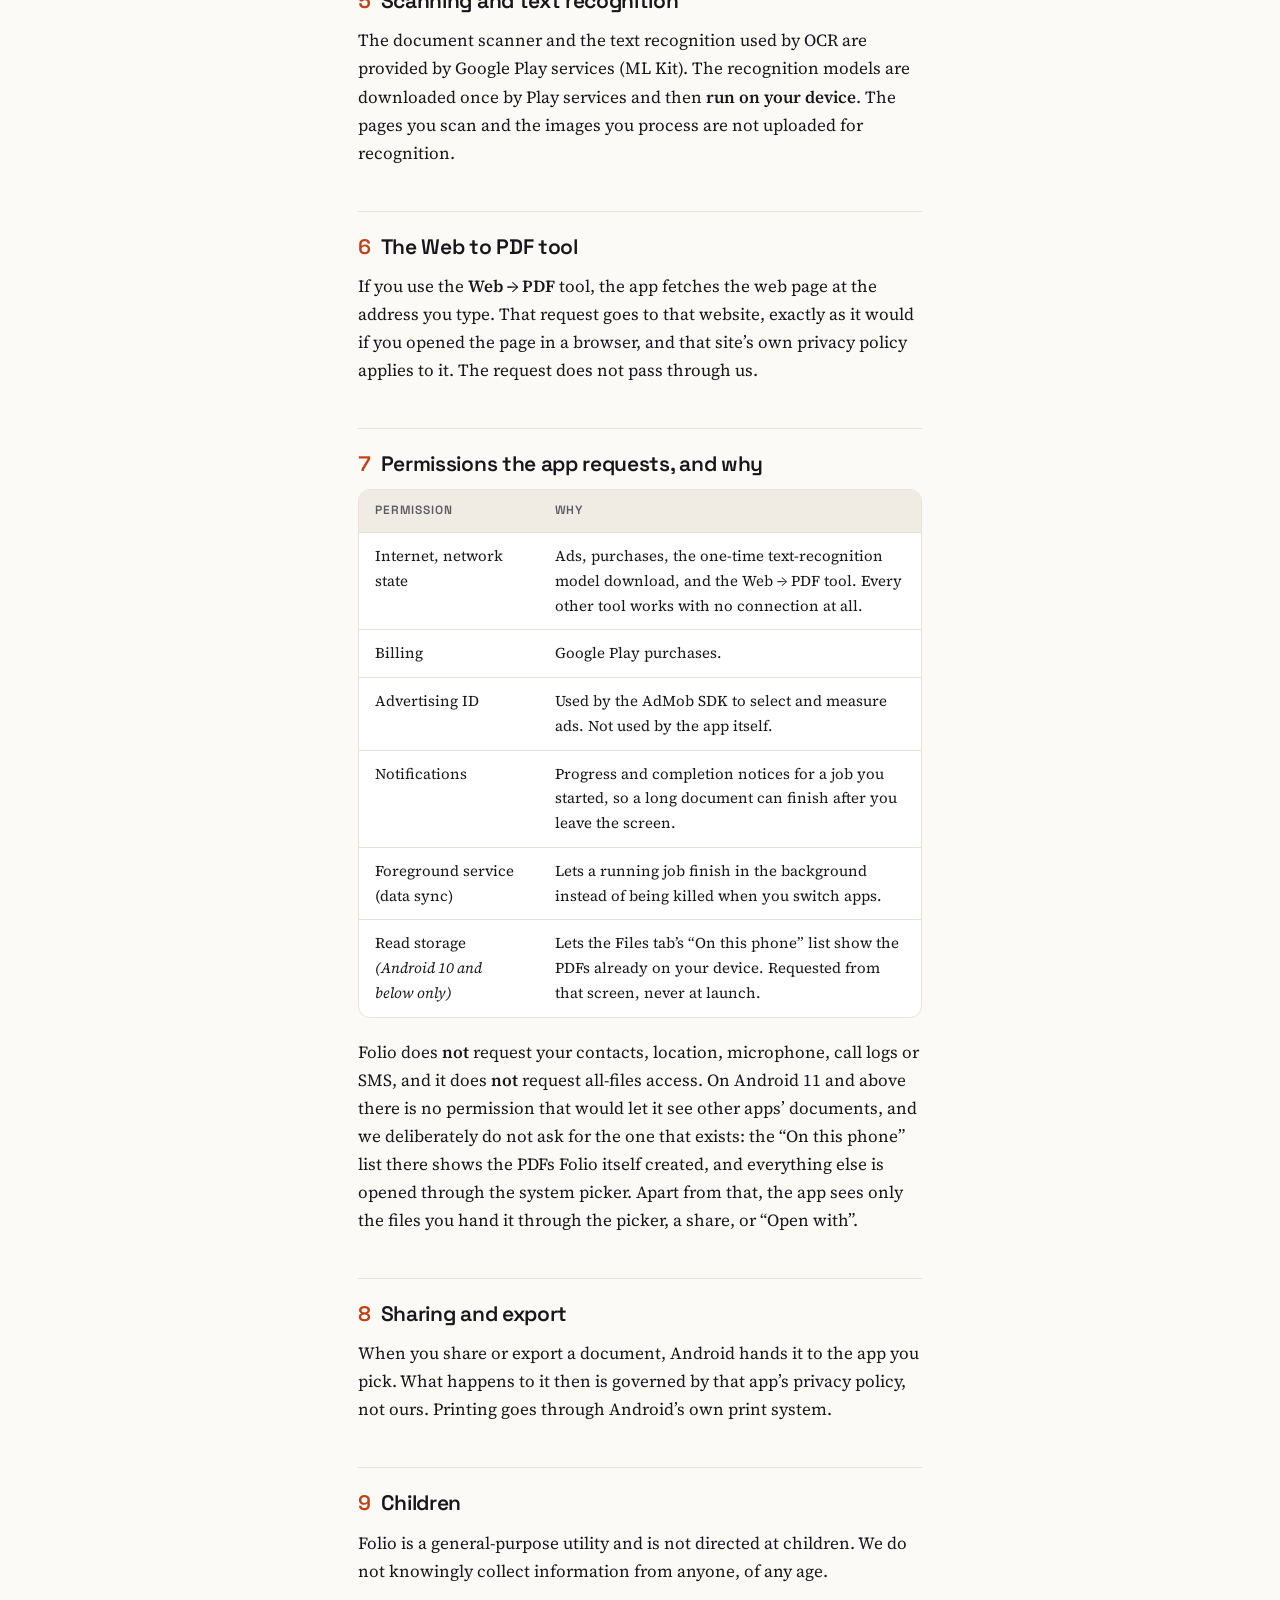
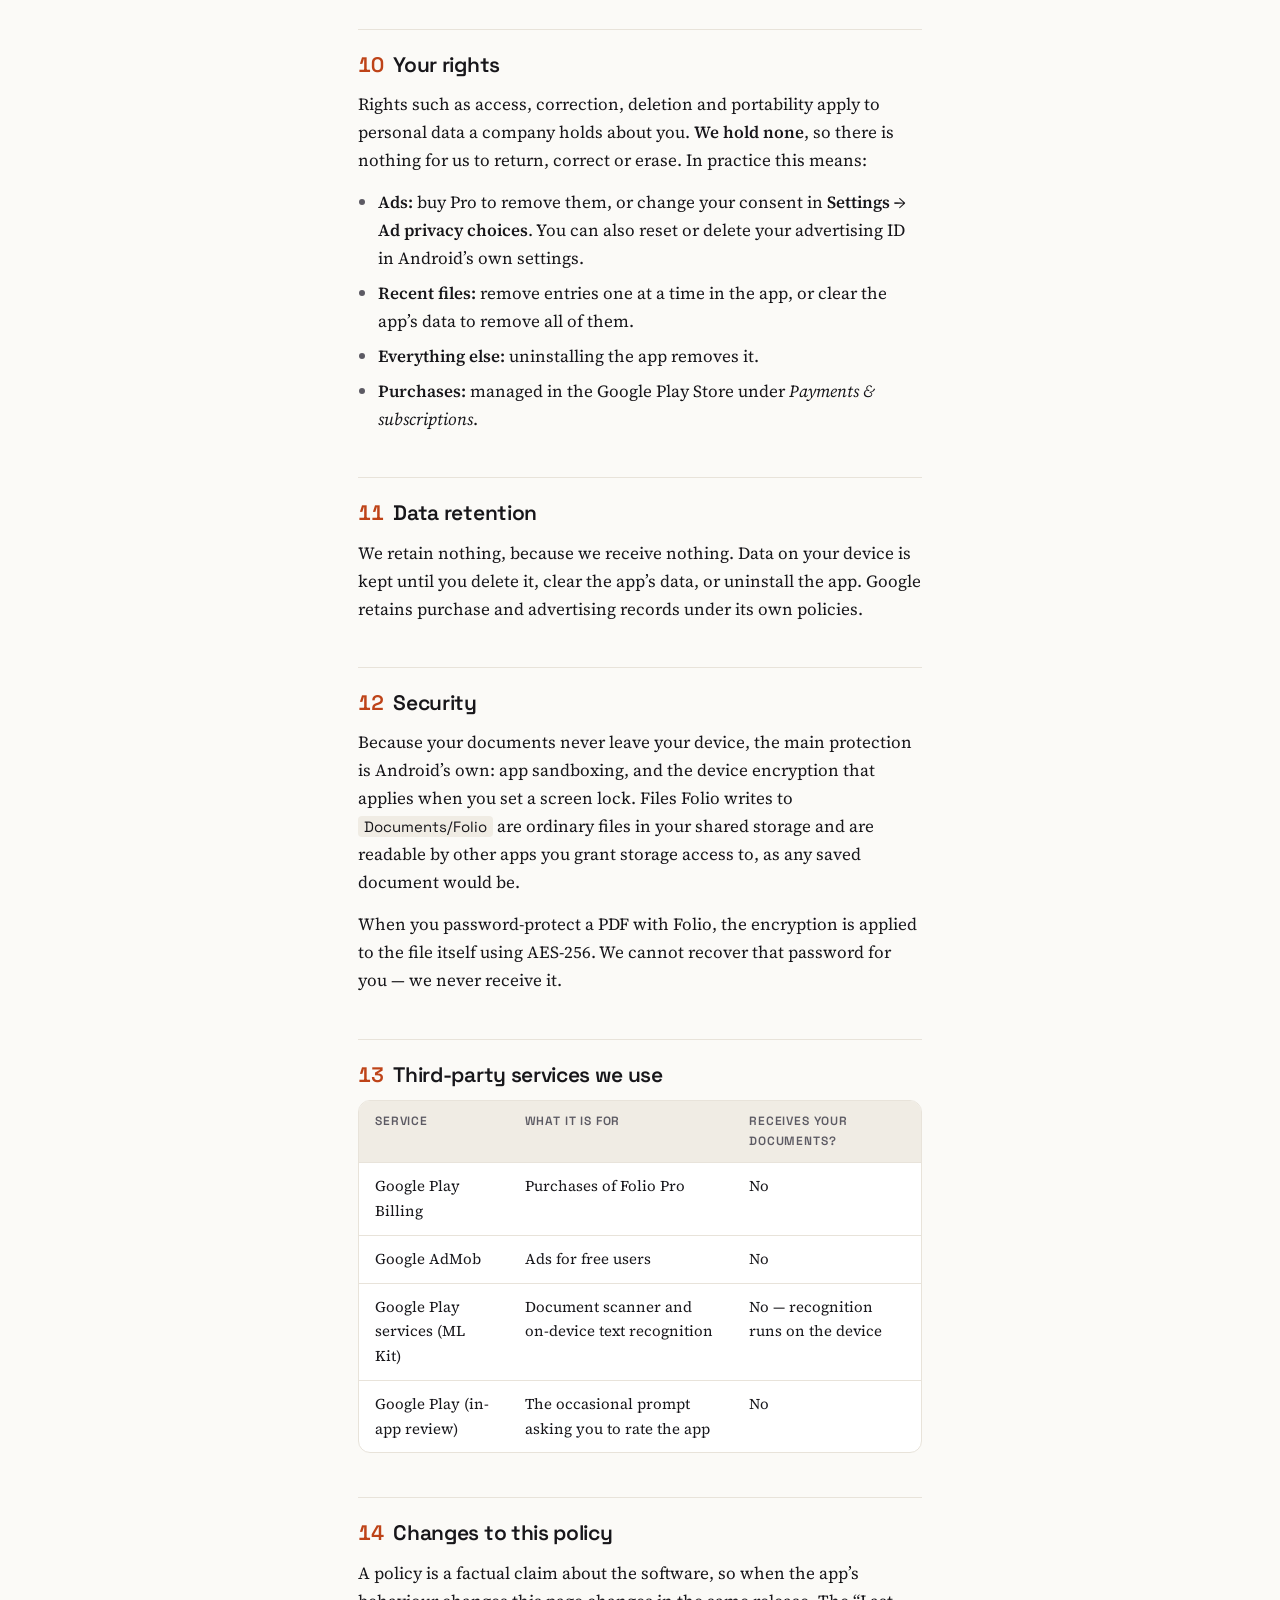
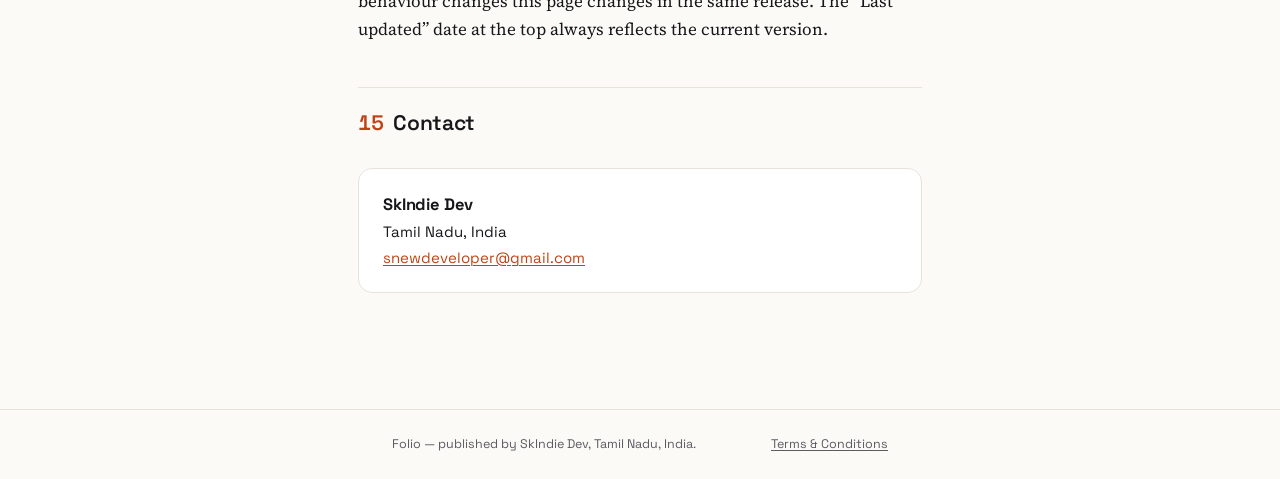
==== commit cb8c400f: "Folio no longer requests all-files access The app dropped MANAGE_EXTERNAL_STORAGE before its first r" ====
--- a/folio/privacy-policy.html
+++ b/folio/privacy-policy.html
@@ -150,13 +150,16 @@
         <tr><td>Advertising ID</td><td>Used by the AdMob SDK to select and measure ads. Not used by the app itself.</td></tr>
         <tr><td>Notifications</td><td>Progress and completion notices for a job you started, so a long document can finish after you leave the screen.</td></tr>
         <tr><td>Foreground service (data sync)</td><td>Lets a running job finish in the background instead of being killed when you switch apps.</td></tr>
-        <tr><td>All files access <em>(optional)</em></td><td>Only for the Files tab&rsquo;s &ldquo;On this phone&rdquo; list, which shows PDFs other apps created. It is requested when you open that list and tap Allow &mdash; never at launch &mdash; and declining it leaves every other part of the app working.</td></tr>
+        <tr><td>Read storage <em>(Android 10 and below only)</em></td><td>Lets the Files tab&rsquo;s &ldquo;On this phone&rdquo; list show the PDFs already on your device. Requested from that screen, never at launch.</td></tr>
       </tbody>
     </table>
   </div>
-  <p>Folio does <strong>not</strong> request your contacts, location, microphone, call logs or SMS.
-    Apart from the optional list above, the app sees only the files you hand it through the system
-    picker, a share, or &ldquo;Open with&rdquo;.</p>
+  <p>Folio does <strong>not</strong> request your contacts, location, microphone, call logs or SMS,
+    and it does <strong>not</strong> request all-files access. On Android 11 and above there is no
+    permission that would let it see other apps&rsquo; documents, and we deliberately do not ask for
+    the one that exists: the &ldquo;On this phone&rdquo; list there shows the PDFs Folio itself
+    created, and everything else is opened through the system picker. Apart from that, the app sees
+    only the files you hand it through the picker, a share, or &ldquo;Open with&rdquo;.</p>
 
   <h2 id="s8"><span class="num">8</span>Sharing and export</h2>
   <p>When you share or export a document, Android hands it to the app you pick. What happens to it
